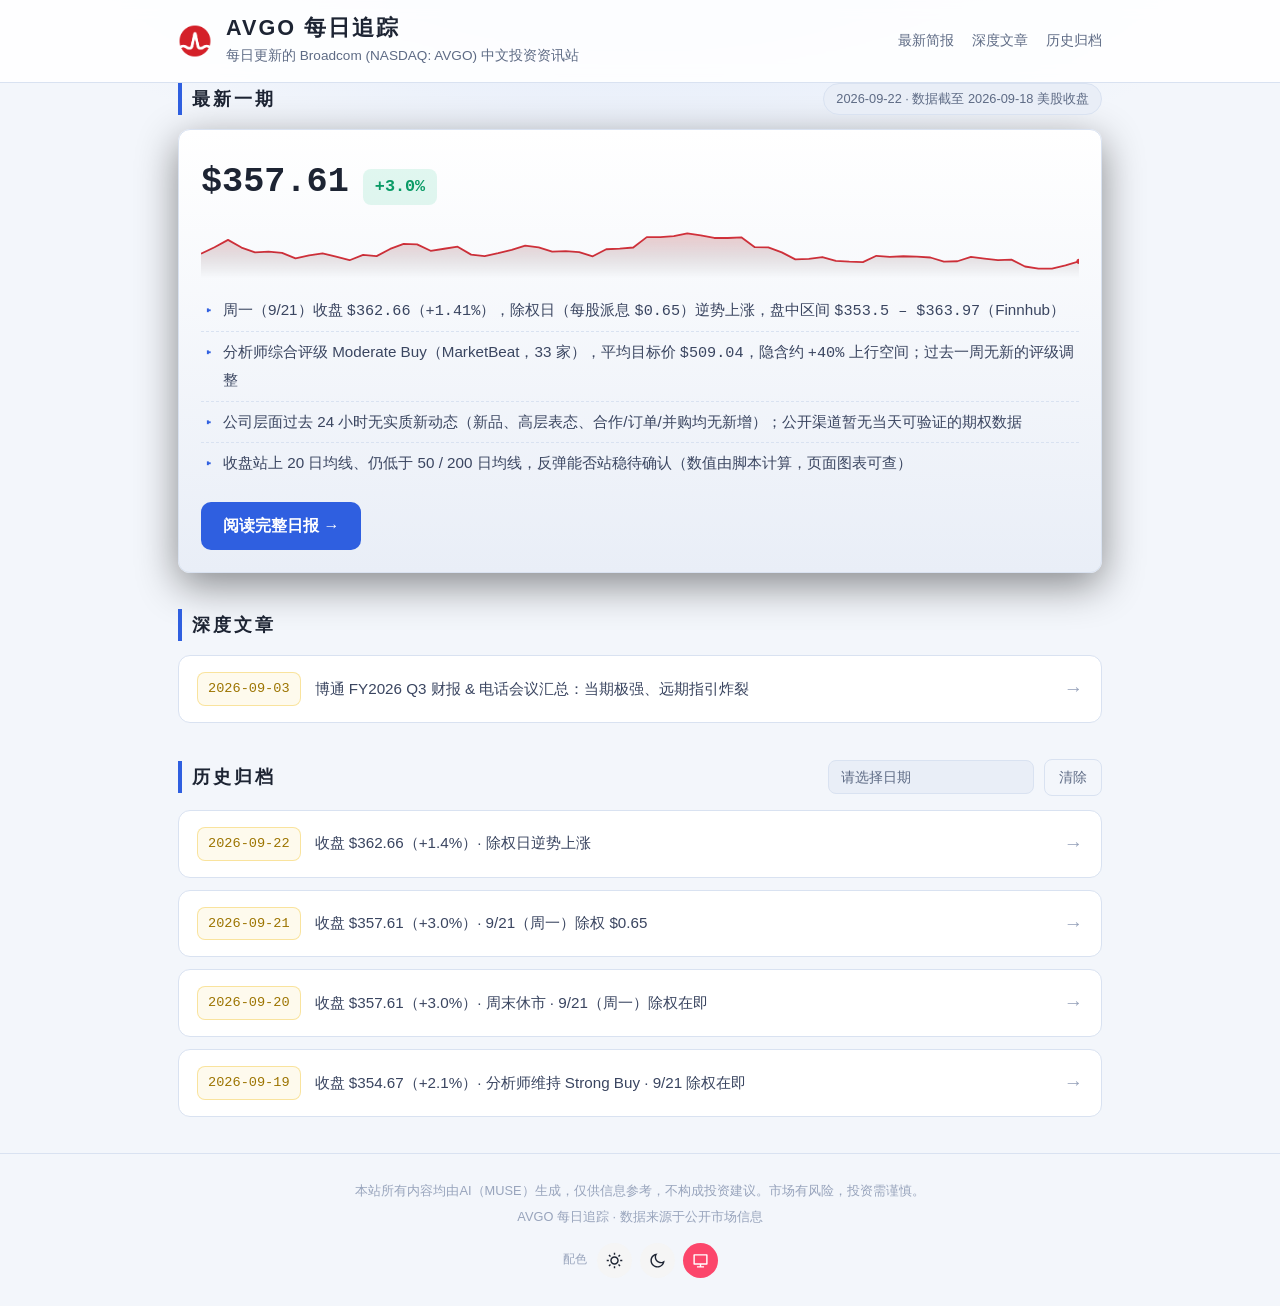
==== index.html @ ff89ff3f "发布 AVGO 每日资讯网站：index.html" ====
<!DOCTYPE html>
<html lang="zh-CN">
<head>
  <meta charset="UTF-8">
  <meta name="viewport" content="width=device-width, initial-scale=1.0">
  <title>AVGO 每日追踪 | Broadcom 中文投资资讯站</title>
  <meta name="description" content="每日更新的 Broadcom (NASDAQ: AVGO) 中文投资资讯站：行情速览、基本面、分析师评级、技术面、期权市场情绪。">
  <link rel="stylesheet" href="styles.css">
  <script>(function(){try{var m=localStorage.getItem("avgo-theme")||"system";var t=(m==="dark"||m==="light")?m:((window.matchMedia&&window.matchMedia("(prefers-color-scheme: dark)").matches)?"dark":"light");document.documentElement.setAttribute("data-theme",t);document.documentElement.setAttribute("data-theme-mode",m);}catch(e){}})();</script>
</head>
<body>

<header class="site-header">
  <div class="wrap">
    <div class="brand">
      <a class="brand-logo-link" href="https://www.broadcom.com" target="_blank" rel="noopener" aria-label="Broadcom 官网"><img class="brand-logo" src="assets/broadcom-logo.png" alt="Broadcom"></a>
      <div>
        <h1>AVGO 每日追踪</h1>
        <p class="subtitle">每日更新的 Broadcom (NASDAQ: AVGO) 中文投资资讯站</p>
      </div>
    </div>
    <button class="menu-toggle" type="button" aria-label="打开菜单" aria-expanded="false" aria-controls="site-nav">
    <svg class="icon-menu" viewBox="0 0 24 24" fill="none" stroke="currentColor" stroke-width="2" stroke-linecap="round" aria-hidden="true"><path d="M4 7h16M4 12h16M4 17h16"/></svg>
    <svg class="icon-close" viewBox="0 0 24 24" fill="none" stroke="currentColor" stroke-width="2" stroke-linecap="round" aria-hidden="true"><path d="M6 6l12 12M18 6L6 18"/></svg>
    </button>
    <nav class="nav" id="site-nav">
      <a href="#latest">最新简报</a>
      <a href="#articles">深度文章</a>
      <a href="#archive">历史归档</a>
    </nav>
  </div>
</header>

<main class="wrap">

  <!-- ═══ 最新一期：每日更新时修改本区块 ═══ -->
<section id="latest">
    <div class="section-head">
      <h2>最新一期</h2>
      <span class="date-tag">2026-09-22 · 数据截至 2026-09-18 美股收盘</span>
    </div>
    <article class="brief-card featured">
      <div class="price-row">
        <div class="price num">$357.61</div>
        <div class="change up">+3.0%</div>
      </div>
      <div class="spark-wrap"><canvas class="sparkline" data-spark="spark-latest"></canvas></div>
      <script type="application/json" id="spark-latest">[376.71,392.9,411.35,392.13,380.15,382.07,378.91,365.02,372.45,377.75,369.34,360.45,373.9,370.78,388.69,401.11,399.97,384.05,389.11,394.28,374.45,370.82,378.16,386.5,396.81,392.47,381.92,383.22,380.91,370.32,387.84,389.28,392.23,418.16,418.28,420.56,427.76,422.4,416.08,416.05,417.82,392.99,392.43,380.0,362.48,364.03,368.45,358.76,356.74,355.59,371.54,368.79,370.34,369.68,367.24,357.16,357.89,368.56,364.38,360.83,361.99,344.72,339.27,339.51,347.3,357.61]</script>
      <ul class="key-points">
        <li>周一（9/21）收盘 <span class="num">$362.66</span>（<span class="num">+1.41%</span>），除权日（每股派息 <span class="num">$0.65</span>）逆势上涨，盘中区间 <span class="num">$353.5 – $363.97</span>（Finnhub）</li>
        <li>分析师综合评级 Moderate Buy（MarketBeat，33 家），平均目标价 <span class="num">$509.04</span>，隐含约 <span class="num">+40%</span> 上行空间；过去一周无新的评级调整</li>
        <li>公司层面过去 24 小时无实质新动态（新品、高层表态、合作/订单/并购均无新增）；公开渠道暂无当天可验证的期权数据</li>
        <li>收盘站上 20 日均线、仍低于 50 / 200 日均线，反弹能否站稳待确认（数值由脚本计算，页面图表可查）</li>
      </ul>
      <a class="btn" href="briefs/2026-09-22.html">阅读完整日报 →</a>
    </article>
  </section>
  <!-- ═══ 最新一期结束 ═══ -->

  <section id="articles">
    <div class="section-head">
      <h2>深度文章</h2>
    </div>
    <div class="archive-list">
      <a class="archive-card" href="articles/fy26q3-earnings.html">
        <span class="archive-date">2026-09-03</span>
        <span class="archive-title">博通 FY2026 Q3 财报 &amp; 电话会议汇总：当期极强、远期指引炸裂</span>
        <span class="archive-arrow">→</span>
      </a>
    </div>
  </section>

  <section id="archive">
    <div class="section-head">
      <h2>历史归档</h2>
      <div class="filter-row">
        <input id="archive-filter" type="text" placeholder="请选择日期" min="2026-01-01" aria-label="按日期筛选简报">
        <button id="archive-clear" type="button">清除</button>
      </div>
    </div>
    <div id="archive-list" class="archive-list">
      <!-- ═══ 归档列表：新增日报时在此处最上方添加一条卡片 ═══ -->
      <a class="archive-card" href="briefs/2026-09-22.html" data-date="2026-09-22">
        <span class="archive-date">2026-09-22</span>
        <span class="archive-title">收盘 $362.66（+1.4%）· 除权日逆势上涨</span>
        <span class="archive-arrow">→</span>
      </a>
      <a class="archive-card" href="briefs/2026-09-21.html" data-date="2026-09-21">
        <span class="archive-date">2026-09-21</span>
        <span class="archive-title">收盘 $357.61（+3.0%）· 9/21（周一）除权 $0.65</span>
        <span class="archive-arrow">→</span>
      </a>
      <a class="archive-card" href="briefs/2026-09-20.html" data-date="2026-09-20">
        <span class="archive-date">2026-09-20</span>
        <span class="archive-title">收盘 $357.61（+3.0%）· 周末休市 · 9/21（周一）除权在即</span>
        <span class="archive-arrow">→</span>
      </a>
      <a class="archive-card" href="briefs/2026-09-19.html" data-date="2026-09-19">
        <span class="archive-date">2026-09-19</span>
        <span class="archive-title">收盘 $354.67（+2.1%）· 分析师维持 Strong Buy · 9/21 除权在即</span>
        <span class="archive-arrow">→</span>
      </a>
      <!-- ═══ 归档列表结束 ═══ -->
    </div>
    <p id="archive-empty" class="empty" hidden>没有匹配该日期的简报。</p>
  </section>

</main>

<footer class="site-footer">
  <div class="wrap">
    <p>本站所有内容均由AI（MUSE）生成，仅供信息参考，不构成投资建议。市场有风险，投资需谨慎。</p>
    <p>AVGO 每日追踪 · 数据来源于公开市场信息</p>
    <div class="theme-switch" role="group" aria-label="配色模式">
      <span class="theme-label">配色</span>
      <button type="button" class="theme-btn theme-btn-icon" data-theme-btn="light" title="浅色" aria-label="浅色"><svg viewBox="0 0 24 24" fill="currentColor" aria-hidden="true"><path d="M12 18C8.68629 18 6 15.3137 6 12C6 8.68629 8.68629 6 12 6C15.3137 6 18 8.68629 18 12C18 15.3137 15.3137 18 12 18ZM12 16C14.2091 16 16 14.2091 16 12C16 9.79086 14.2091 8 12 8C9.79086 8 8 9.79086 8 12C8 14.2091 9.79086 16 12 16ZM11 1H13V4H11V1ZM11 20H13V23H11V20ZM3.51472 4.92893L4.92893 3.51472L7.05025 5.63604L5.63604 7.05025L3.51472 4.92893ZM16.9497 18.364L18.364 16.9497L20.4853 19.0711L19.0711 20.4853L16.9497 18.364ZM19.0711 3.51472L20.4853 4.92893L18.364 7.05025L16.9497 5.63604L19.0711 3.51472ZM5.63604 16.9497L7.05025 18.364L4.92893 20.4853L3.51472 19.0711L5.63604 16.9497ZM23 11V13H20V11H23ZM4 11V13H1V11H4Z"/></svg></button>
      <button type="button" class="theme-btn theme-btn-icon" data-theme-btn="dark" title="深色" aria-label="深色"><svg viewBox="0 0 24 24" fill="currentColor" aria-hidden="true"><path d="M10 7C10 10.866 13.134 14 17 14C18.9584 14 20.729 13.1957 21.9995 11.8995C22 11.933 22 11.9665 22 12C22 17.5228 17.5228 22 12 22C6.47715 22 2 17.5228 2 12C2 6.47715 6.47715 2 12 2C12.0335 2 12.067 2 12.1005 2.00049C10.8043 3.27098 10 5.04157 10 7ZM4 12C4 16.4183 7.58172 20 12 20C15.0583 20 17.7158 18.2839 19.062 15.7621C18.3945 15.9187 17.7035 16 17 16C12.0294 16 8 11.9706 8 7C8 6.29648 8.08133 5.60547 8.2379 4.938C5.71611 6.28423 4 8.9417 4 12Z"/></svg></button>
      <button type="button" class="theme-btn theme-btn-icon" data-theme-btn="system" title="系统配色" aria-label="系统配色"><svg viewBox="0 0 24 24" fill="currentColor" aria-hidden="true"><path d="M4 16H20V5H4V16ZM13 18V20H17V22H7V20H11V18H2.9918C2.44405 18 2 17.5511 2 16.9925V4.00748C2 3.45107 2.45531 3 2.9918 3H21.0082C21.556 3 22 3.44892 22 4.00748V16.9925C22 17.5489 21.5447 18 21.0082 18H13Z"/></svg></button>
    </div>
  </div>
</footer>

<script src="script.js"></script>
<script src="theme.js"></script>
<script src="menu.js"></script>
<script src="header-scroll.js"></script>
<script src="charts.js"></script>
</body>
</html>
---- styles.css ----
/* AVGO 每日追踪 — 浅色/深色自适应样式表（零依赖）
 * 默认浅色；深色通过 <html data-theme="dark"> 生效；
 * “系统配色”模式由 theme.js 在加载时按 prefers-color-scheme 解析为 light/dark。
 */
:root {
  color-scheme: light;
  --scheme: light;
  --bg: #f3f6fb;
  --bg-soft: #e9eef7;
  --card: #ffffff;
  --card-hover: #eef3fb;
  --border: #d9e2f1;
  --text: #1d2433;
  --muted: #5e6b85;
  --faint: #98a4bc;
  --green: #0a9b66;
  --red: #d3313b;
  --accent: #2f5fe0;
  --gold: #9c7400;
  --list-text: #3a4560;
  --stat-bg: rgba(47, 95, 224, 0.05);
  --tip-bg: rgba(255, 255, 255, 0.97);
  --tip-border: #c7d3e8;
  --header-bg: rgba(255, 255, 255, 0.88);
  --glow: #dbe6fa;
  --disclaimer-text: #a83a41;
  --chart-grid: #e1e8f4;
  --chart-text: #5e6b85;
  --chart-price: #2f5fe0;
  --chart-ma20: #9c7400;
  --chart-ma50: #0a9b66;
  --chart-ma200: #7a5cff;
  --chart-up: #0a9b66;
  --chart-down: #d3313b;
  --chart-last: #1d2433;
  --chart-rsi: #2f5fe0;
  --chart-rsi-hot: #d3313b;
  --chart-rsi-cool: #0a9b66;
  --chart-cross: rgba(29, 36, 51, 0.3);
  --radius: 12px;
  --mono: "SF Mono", "JetBrains Mono", ui-monospace, Menlo, Consolas, monospace;
}

:root[data-theme="dark"] {
  color-scheme: dark;
  --scheme: dark;
  --bg: #0a0e15;
  --bg-soft: #0e1420;
  --card: #121a29;
  --card-hover: #162032;
  --border: #1f2b40;
  --text: #e9eef6;
  --muted: #8b99b0;
  --faint: #5c6a82;
  --green: #16c784;
  --red: #ea3943;
  --accent: #4f7cff;
  --gold: #f0b90b;
  --list-text: #cfd8e6;
  --stat-bg: rgba(255, 255, 255, 0.03);
  --tip-bg: rgba(14, 20, 32, 0.96);
  --tip-border: #2a3a58;
  --header-bg: rgba(10, 14, 21, 0.85);
  --glow: #12203a;
  --disclaimer-text: #d8a0a3;
  --chart-grid: #1c2740;
  --chart-text: #8b99b0;
  --chart-price: #5b8cff;
  --chart-ma20: #f0b90b;
  --chart-ma50: #16c784;
  --chart-ma200: #b07cff;
  --chart-up: #16c784;
  --chart-down: #ea3943;
  --chart-last: #e9eef6;
  --chart-rsi: #5b8cff;
  --chart-rsi-hot: #ea3943;
  --chart-rsi-cool: #16c784;
  --chart-cross: rgba(233, 238, 246, 0.35);
}

* { box-sizing: border-box; margin: 0; padding: 0; }

html { -webkit-text-size-adjust: 100%; }

body {
  background: radial-gradient(1200px 500px at 50% -10%, var(--glow) 0%, var(--bg) 55%) fixed,
              var(--bg);
  color: var(--text);
  font-family: -apple-system, BlinkMacSystemFont, "PingFang SC", "Hiragino Sans GB",
               "Microsoft YaHei", "Noto Sans SC", sans-serif;
  line-height: 1.75;
  min-height: 100vh;
}

.wrap { max-width: 960px; margin: 0 auto; padding: 0 18px; }

a { color: var(--accent); text-decoration: none; }
a:hover { text-decoration: underline; }

/* ---------- 头部 ---------- */
.site-header {
  border-bottom: 1px solid var(--border);
  background: var(--header-bg);
  backdrop-filter: blur(8px);
  position: sticky; top: 0; z-index: 10;
  transition: transform 0.28s ease;
}
/* 往下滚动时隐藏顶栏（JS 切换），往上滚自动回来 */
.site-header.header-hidden { transform: translateY(-100%); }
.site-header .wrap {
  display: flex; align-items: center; justify-content: space-between;
  padding-top: 14px; padding-bottom: 14px; gap: 12px;
}
.brand { display: flex; align-items: center; gap: 14px; }
/* 博通官方标识（broadcom.com）：红色脉冲 symbol，透明底，深浅主题通用 */
.brand-logo-link { display: inline-flex; line-height: 0; flex: 0 0 auto; }
.brand-logo { height: 34px; width: auto; display: block; }
.brand h1 { font-size: 1.35rem; line-height: 1.3; letter-spacing: 2px; }
.subtitle { color: var(--muted); font-size: 0.85rem; margin-top: 2px; }
.nav { display: flex; gap: 18px; font-size: 0.9rem; white-space: nowrap; }
.nav a { color: var(--muted); }
.nav a:hover { color: var(--text); text-decoration: none; }

/* 汉堡菜单按钮：桌面端隐藏 */
.menu-toggle { display: none; }

/* ---------- 通用区块 ---------- */
main { padding: 26px 0 40px; }
section { margin-bottom: 36px; }
.section-head {
  display: flex; align-items: center; justify-content: space-between;
  gap: 12px; margin-bottom: 14px; flex-wrap: wrap;
}
.section-head h2 {
  font-size: 1.15rem; letter-spacing: 3px;
  border-left: 4px solid var(--accent); padding-left: 10px;
}
.date-tag {
  font-size: 0.8rem; color: var(--muted);
  border: 1px solid var(--border); border-radius: 999px;
  padding: 4px 12px; background: var(--bg-soft);
}

/* ---------- 最新一期卡片 ---------- */
.brief-card {
  background: linear-gradient(180deg, var(--card), var(--bg-soft));
  border: 1px solid var(--border); border-radius: var(--radius);
  padding: 22px;
}
.brief-card.featured { box-shadow: 0 12px 40px rgba(0, 0, 0, 0.45); }
.price-row { display: flex; align-items: baseline; gap: 14px; margin-bottom: 10px; }
.price { font-family: var(--mono); font-size: 2.2rem; font-weight: 800; }
.change {
  font-family: var(--mono); font-weight: 700; font-size: 1.05rem;
  padding: 3px 12px; border-radius: 8px;
}
.change.up { color: var(--green); background: rgba(22, 199, 132, 0.12); }
.change.down { color: var(--red); background: rgba(234, 57, 67, 0.12); }
.key-points { list-style: none; margin: 12px 0 18px; }
.key-points li {
  padding: 7px 0 7px 22px; position: relative;
  color: var(--list-text); font-size: 0.95rem; border-bottom: 1px dashed var(--border);
}
.key-points li:last-child { border-bottom: none; }
.key-points li::before {
  content: "▸"; position: absolute; left: 4px; color: var(--accent);
}
.btn {
  display: inline-block; background: var(--accent); color: #fff;
  padding: 10px 22px; border-radius: 10px; font-weight: 600;
  transition: transform 0.15s ease, box-shadow 0.15s ease;
}
.btn:hover { text-decoration: none; transform: translateY(-1px);
  box-shadow: 0 6px 20px rgba(79, 124, 255, 0.4); }

/* ---------- 归档 ---------- */
.filter-row { display: flex; gap: 10px; align-items: center; }
#archive-filter {
  background: var(--bg-soft); color: var(--text);
  border: 1px solid var(--border); border-radius: 8px;
  padding: 8px 12px; font-size: 0.9rem;
}
#archive-filter::placeholder { color: var(--muted); }
#archive-clear {
  background: transparent; color: var(--muted); cursor: pointer;
  border: 1px solid var(--border); border-radius: 8px; padding: 8px 14px;
  font-size: 0.9rem;
}
#archive-clear:hover { color: var(--text); border-color: var(--faint); }
.archive-list { display: grid; gap: 12px; }
.archive-card {
  display: flex; align-items: center; gap: 14px;
  background: var(--card); border: 1px solid var(--border);
  border-radius: var(--radius); padding: 16px 18px; color: var(--text);
  transition: background 0.15s ease, transform 0.15s ease;
}
.archive-card:hover { background: var(--card-hover); text-decoration: none;
  transform: translateY(-1px); }
.archive-date {
  font-family: var(--mono); font-size: 0.85rem; color: var(--gold);
  border: 1px solid rgba(240, 185, 11, 0.35); border-radius: 8px;
  padding: 4px 10px; white-space: nowrap; background: rgba(240, 185, 11, 0.07);
}
.archive-title { flex: 1; font-size: 0.95rem; color: var(--list-text); }
.archive-arrow { color: var(--faint); font-size: 1.2rem; }
.empty { color: var(--muted); text-align: center; padding: 30px 0; }

/* ---------- 日报正文页 ---------- */
.back-link { display: inline-block; margin-bottom: 16px; color: var(--muted);
  font-size: 0.9rem; }
.back-link:hover { color: var(--text); text-decoration: none; }
.brief-hero {
  background: linear-gradient(180deg, var(--card), var(--bg-soft));
  border: 1px solid var(--border); border-radius: var(--radius);
  padding: 24px; margin-bottom: 22px;
}
.brief-hero h2 { font-size: 1.4rem; letter-spacing: 1px; margin-bottom: 4px; }
.brief-hero .cutoff { color: var(--muted); font-size: 0.85rem; margin-bottom: 14px; }
.stat-grid {
  display: grid; grid-template-columns: repeat(auto-fit, minmax(130px, 1fr));
  gap: 10px; margin-top: 14px;
}
.stat {
  background: var(--stat-bg); border: 1px solid var(--border);
  border-radius: 10px; padding: 10px 12px;
}
.stat .label { font-size: 0.75rem; color: var(--muted); }
.stat .value { font-family: var(--mono); font-size: 1.05rem; font-weight: 700; }
.stat .value.up { color: var(--green); }
.stat .value.down { color: var(--red); }
.stat .value.neutral { color: var(--gold); }

.brief-section {
  background: var(--card); border: 1px solid var(--border);
  border-radius: var(--radius); padding: 20px 22px; margin-bottom: 16px;
}
.brief-section h3 {
  font-size: 1.05rem; letter-spacing: 2px; margin-bottom: 10px;
  color: var(--gold);
}
.brief-section ul { list-style: none; }
.brief-section li {
  padding: 6px 0 6px 20px; position: relative;
  color: var(--list-text); font-size: 0.94rem;
}
.brief-section li::before { content: "•"; position: absolute; left: 4px;
  color: var(--accent); font-weight: 800; }
.brief-section li .src { color: var(--faint); font-size: 0.78rem; }
.num { font-family: var(--mono); }
.tag {
  display: inline-block; font-size: 0.75rem; padding: 1px 8px; border-radius: 6px;
  margin-left: 6px; vertical-align: middle;
}
.tag.bull { color: var(--green); background: rgba(22, 199, 132, 0.12); }
.tag.bear { color: var(--red); background: rgba(234, 57, 67, 0.12); }
.tag.flat { color: var(--gold); background: rgba(240, 185, 11, 0.1); }

.sources {
  border: 1px dashed var(--border); border-radius: var(--radius);
  padding: 16px 20px; margin: 22px 0 10px; font-size: 0.82rem; color: var(--muted);
}
.sources strong { color: var(--text); }
.disclaimer {
  background: rgba(234, 57, 67, 0.06); border: 1px solid rgba(234, 57, 67, 0.25);
  border-radius: var(--radius); padding: 14px 18px;
  font-size: 0.85rem; color: var(--disclaimer-text); margin-bottom: 20px;
}

/* ---------- 图表 ---------- */
.chart-block { margin: 4px 0 18px; }
.chart-title { font-size: 0.95rem; font-weight: 600; color: var(--text); margin: 16px 0 2px; }
.chart-sub { font-size: 0.75rem; color: var(--faint); margin-bottom: 4px; }
.chart-legend {
  display: flex; gap: 14px; flex-wrap: wrap;
  font-size: 0.75rem; color: var(--muted); margin: 2px 0 6px;
}
.chart-legend .lg {
  display: inline-block; width: 14px; height: 3px; border-radius: 2px;
  margin-right: 6px; vertical-align: middle;
}
.chart-wrap { position: relative; }
canvas.chart { width: 100%; height: 300px; display: block; touch-action: pan-y; cursor: crosshair; }
canvas.chart.sm { height: 170px; }
canvas.sparkline { width: 100%; height: 54px; display: block; }
.spark-wrap { margin: 2px 0 10px; }
.chart-tip {
  position: absolute; pointer-events: none; z-index: 5;
  background: var(--tip-bg); border: 1px solid var(--tip-border);
  border-radius: 8px; padding: 8px 11px;
  font-size: 0.75rem; line-height: 1.6; color: var(--text);
  white-space: nowrap; box-shadow: 0 6px 20px rgba(0, 0, 0, 0.5);
}
.chart-tip .tt-date { color: var(--gold); font-family: var(--mono); font-size: 0.72rem; }
.chart-tip b { font-family: var(--mono); }
.chart-tip .t-up { color: var(--green); font-family: var(--mono); }
.chart-tip .t-down { color: var(--red); font-family: var(--mono); }

/* ---------- 页脚 ---------- */
.site-footer {
  border-top: 1px solid var(--border); padding: 22px 0 30px;
  color: var(--faint); font-size: 0.8rem; text-align: center;
}
.site-footer p { margin: 4px 0; }

/* ---------- 配色开关（OpenRin Rin 按钮风格：胶囊形；选中=主题粉，未选中=中性灰） ---------- */
:root {
  --rin-pink: #fc466b;         /* Rin 主按钮 252 70 107 */
  --rin-pink-hover: #b13049;   /* 177 48 73 */
  --rin-pink-active: #972038;  /* 151 32 56 */
  --rin-btn-bg: #f5f5f5;       /* Rin 次按钮底色（浅色） */
  --rin-btn-hover: #e5e5e5;
  --rin-btn-active: #d4d4d4;
}
:root[data-theme="dark"] {
  --rin-btn-bg: #404040;       /* Rin 次按钮底色（深色） */
  --rin-btn-hover: #525252;
  --rin-btn-active: #737373;
}
.theme-switch {
  display: flex; align-items: center; justify-content: center;
  gap: 8px; margin-top: 14px; flex-wrap: wrap;
}
.theme-label { color: var(--faint); font-size: 0.78rem; margin-right: 2px; }
.theme-btn {
  font-family: inherit; font-size: 0.8rem; white-space: nowrap;
  background: var(--rin-btn-bg); color: var(--text);
  border: none; border-radius: 999px;
  padding: 8px 16px; cursor: pointer;
  transition: background-color 0.15s ease;
}
.theme-btn:hover { background: var(--rin-btn-hover); }
.theme-btn:active { background: var(--rin-btn-active); }
.theme-btn:focus-visible { outline: 2px solid var(--rin-pink); outline-offset: 2px; }
.theme-btn.active {
  background: var(--rin-pink); color: #fff; font-weight: 600;
}
.theme-btn.active:hover { background: var(--rin-pink-hover); }
.theme-btn.active:active { background: var(--rin-pink-active); }
/* 图标版按钮：圆形胶囊，图标随按钮文字颜色（currentColor） */
.theme-btn-icon { padding: 9px; line-height: 0; }
.theme-btn-icon svg { width: 17px; height: 17px; display: block; }

/* ---------- 响应式 ---------- */
@media (max-width: 640px) {
  /* 顶栏：小屏幕第一行只放品牌 + 汉堡按钮，导航折叠为下拉菜单 */
  .site-header .wrap { flex-wrap: wrap; row-gap: 0; padding-top: 10px; padding-bottom: 10px; }
  .brand { gap: 10px; min-width: 0; flex: 1 1 auto; }
  .brand-logo { height: 30px; }
  .brand h1 { font-size: 1.05rem; letter-spacing: 1px; white-space: nowrap; }
  .subtitle { display: none; }
  .menu-toggle {
    display: inline-flex; align-items: center; justify-content: center; flex: 0 0 auto;
    width: 38px; height: 38px; border: 1px solid var(--border); border-radius: 10px;
    background: var(--card); color: var(--text); cursor: pointer; padding: 0;
  }
  .menu-toggle:active { background: var(--card-hover); }
  .menu-toggle svg { width: 20px; height: 20px; display: block; }
  .menu-toggle .icon-close { display: none; }
  .site-header.nav-open .menu-toggle .icon-menu { display: none; }
  .site-header.nav-open .menu-toggle .icon-close { display: block; }
  .nav {
    display: none; flex: 1 1 100%; flex-direction: column; gap: 0;
    border-top: 1px solid var(--border); margin-top: 10px; padding-top: 4px;
  }
  .site-header.nav-open .nav { display: flex; }
  .nav a { padding: 10px 4px; border-bottom: 1px solid var(--border); font-size: 0.9rem; }
  .nav a:last-child { border-bottom: none; }
  .price { font-size: 1.8rem; }
  .brief-card, .brief-section, .brief-hero { padding: 16px; }
  .archive-card { flex-wrap: wrap; }
  .archive-arrow { display: none; }
  .section-head h2 { font-size: 1rem; }
  canvas.chart { height: 240px; }
  canvas.chart.sm { height: 150px; }
}

/* ═══ 深度文章页：数据表格 ═══ */
.data-table-wrap { overflow-x: auto; margin: 0.9em 0 1.2em; border: 1px solid var(--border); border-radius: 10px; }
table.data-table { width: 100%; border-collapse: collapse; font-size: 0.88rem; background: var(--card); }
.data-table caption { text-align: left; font-weight: 700; padding: 0.7em 0.9em; border-bottom: 1px solid var(--border); }
.data-table th, .data-table td { padding: 0.55em 0.8em; text-align: right; border-bottom: 1px solid var(--border); white-space: nowrap; }
.data-table th:first-child, .data-table td:first-child { text-align: left; }
.data-table thead th { background: var(--card-hover); font-weight: 700; }
.data-table tbody tr:last-child th, .data-table tbody tr:last-child td { border-bottom: none; }
.data-table .src-note { font-size: 0.78rem; opacity: 0.75; }

/* 内联数据图表（迁移自原文 SVG） */
.chart-figure { border: 1px solid var(--border); border-radius: 10px; padding: 14px; margin: 0.9em 0 1.2em; background: var(--card); }
.chart-figure .fig-title { font-size: 14px; font-weight: 700; }
.chart-figure .fig-sub { font-size: 12px; opacity: 0.7; margin: 2px 0 8px; }
.chart-figure .fig-legend { display: flex; flex-wrap: wrap; gap: 4px 12px; font-size: 12px; opacity: 0.85; margin-bottom: 8px; }
.chart-figure .fig-legend .sw { display: inline-block; width: 10px; height: 10px; border-radius: 2px; margin-right: 4px; }
.chart-figure svg { width: 100%; height: auto; display: block; }
.chart-figure.narrow svg { max-width: 340px; margin: 0 auto; }

/* Muse 观点标注 */
.muse-note { border-left: 3px solid var(--rin-pink); padding: 0.5em 0.9em; margin: 0.7em 0; background: var(--card-hover); border-radius: 0 8px 8px 0; font-size: 0.92rem; }
.muse-note strong { color: var(--rin-pink); }
.article-meta { color: var(--muted, #8a94a6); font-size: 0.85rem; margin-top: 0.4em; }
.article-meta a { color: inherit; }
.qa { border-left: 3px solid var(--border); padding: 0.2em 0 0.2em 1em; margin: 1em 0; }
.qa .q { font-weight: 700; }
.qa .a { margin-top: 0.3em; }
.tag-warn { display: inline-block; background: #fff3cd; color: #8a6d1a; border-radius: 6px; padding: 0 0.5em; font-size: 0.82em; font-weight: 700; }
:root[data-theme="dark"] .tag-warn { background: #4a3d12; color: #ffd97a; }
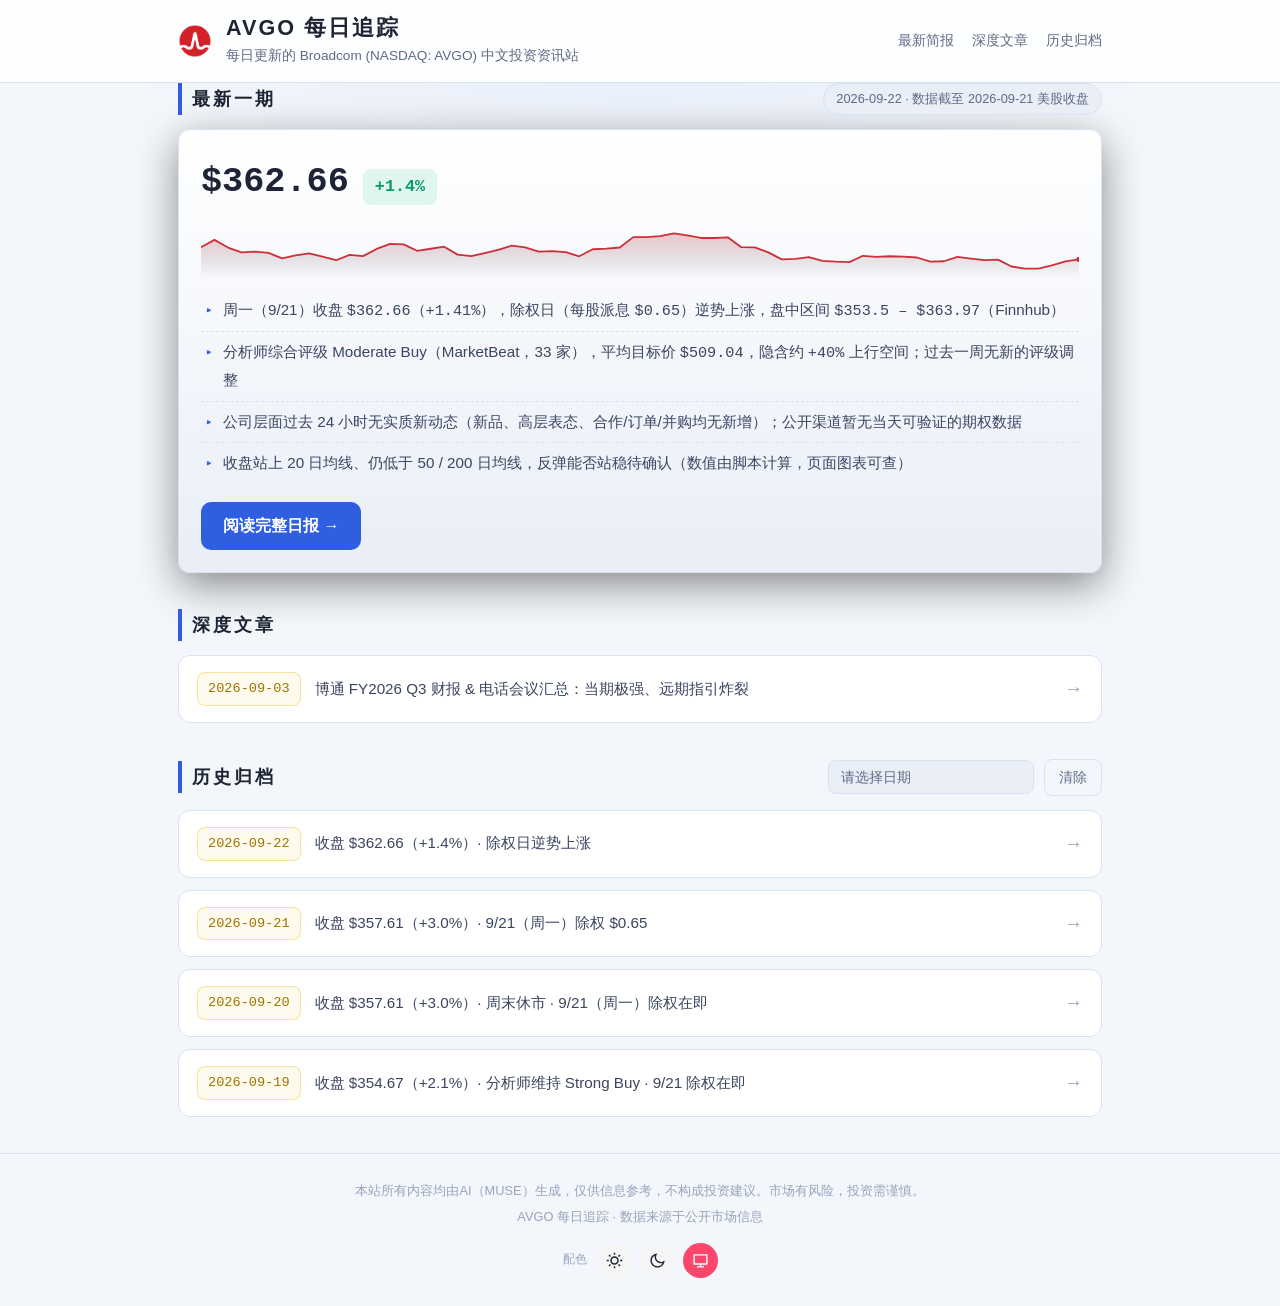
==== commit 974f2f0c: "发布 AVGO 每日资讯网站：index.html" ====
--- a/index.html
+++ b/index.html
@@ -37,15 +37,15 @@
 <section id="latest">
     <div class="section-head">
       <h2>最新一期</h2>
-      <span class="date-tag">2026-09-22 · 数据截至 2026-09-18 美股收盘</span>
+      <span class="date-tag">2026-09-22 · 数据截至 2026-09-21 美股收盘</span>
     </div>
     <article class="brief-card featured">
       <div class="price-row">
-        <div class="price num">$357.61</div>
-        <div class="change up">+3.0%</div>
+        <div class="price num">$362.66</div>
+        <div class="change up">+1.4%</div>
       </div>
       <div class="spark-wrap"><canvas class="sparkline" data-spark="spark-latest"></canvas></div>
-      <script type="application/json" id="spark-latest">[376.71,392.9,411.35,392.13,380.15,382.07,378.91,365.02,372.45,377.75,369.34,360.45,373.9,370.78,388.69,401.11,399.97,384.05,389.11,394.28,374.45,370.82,378.16,386.5,396.81,392.47,381.92,383.22,380.91,370.32,387.84,389.28,392.23,418.16,418.28,420.56,427.76,422.4,416.08,416.05,417.82,392.99,392.43,380.0,362.48,364.03,368.45,358.76,356.74,355.59,371.54,368.79,370.34,369.68,367.24,357.16,357.89,368.56,364.38,360.83,361.99,344.72,339.27,339.51,347.3,357.61]</script>
+      <script type="application/json" id="spark-latest">[392.9,411.35,392.13,380.15,382.07,378.91,365.02,372.45,377.75,369.34,360.45,373.9,370.78,388.69,401.11,399.97,384.05,389.11,394.28,374.45,370.82,378.16,386.5,396.81,392.47,381.92,383.22,380.91,370.32,387.84,389.28,392.23,418.16,418.28,420.56,427.76,422.4,416.08,416.05,417.82,392.99,392.43,380.0,362.48,364.03,368.45,358.76,356.74,355.59,371.54,368.79,370.34,369.68,367.24,357.16,357.89,368.56,364.38,360.83,361.99,344.72,339.27,339.51,347.3,357.61,362.66]</script>
       <ul class="key-points">
         <li>周一（9/21）收盘 <span class="num">$362.66</span>（<span class="num">+1.41%</span>），除权日（每股派息 <span class="num">$0.65</span>）逆势上涨，盘中区间 <span class="num">$353.5 – $363.97</span>（Finnhub）</li>
         <li>分析师综合评级 Moderate Buy（MarketBeat，33 家），平均目标价 <span class="num">$509.04</span>，隐含约 <span class="num">+40%</span> 上行空间；过去一周无新的评级调整</li>
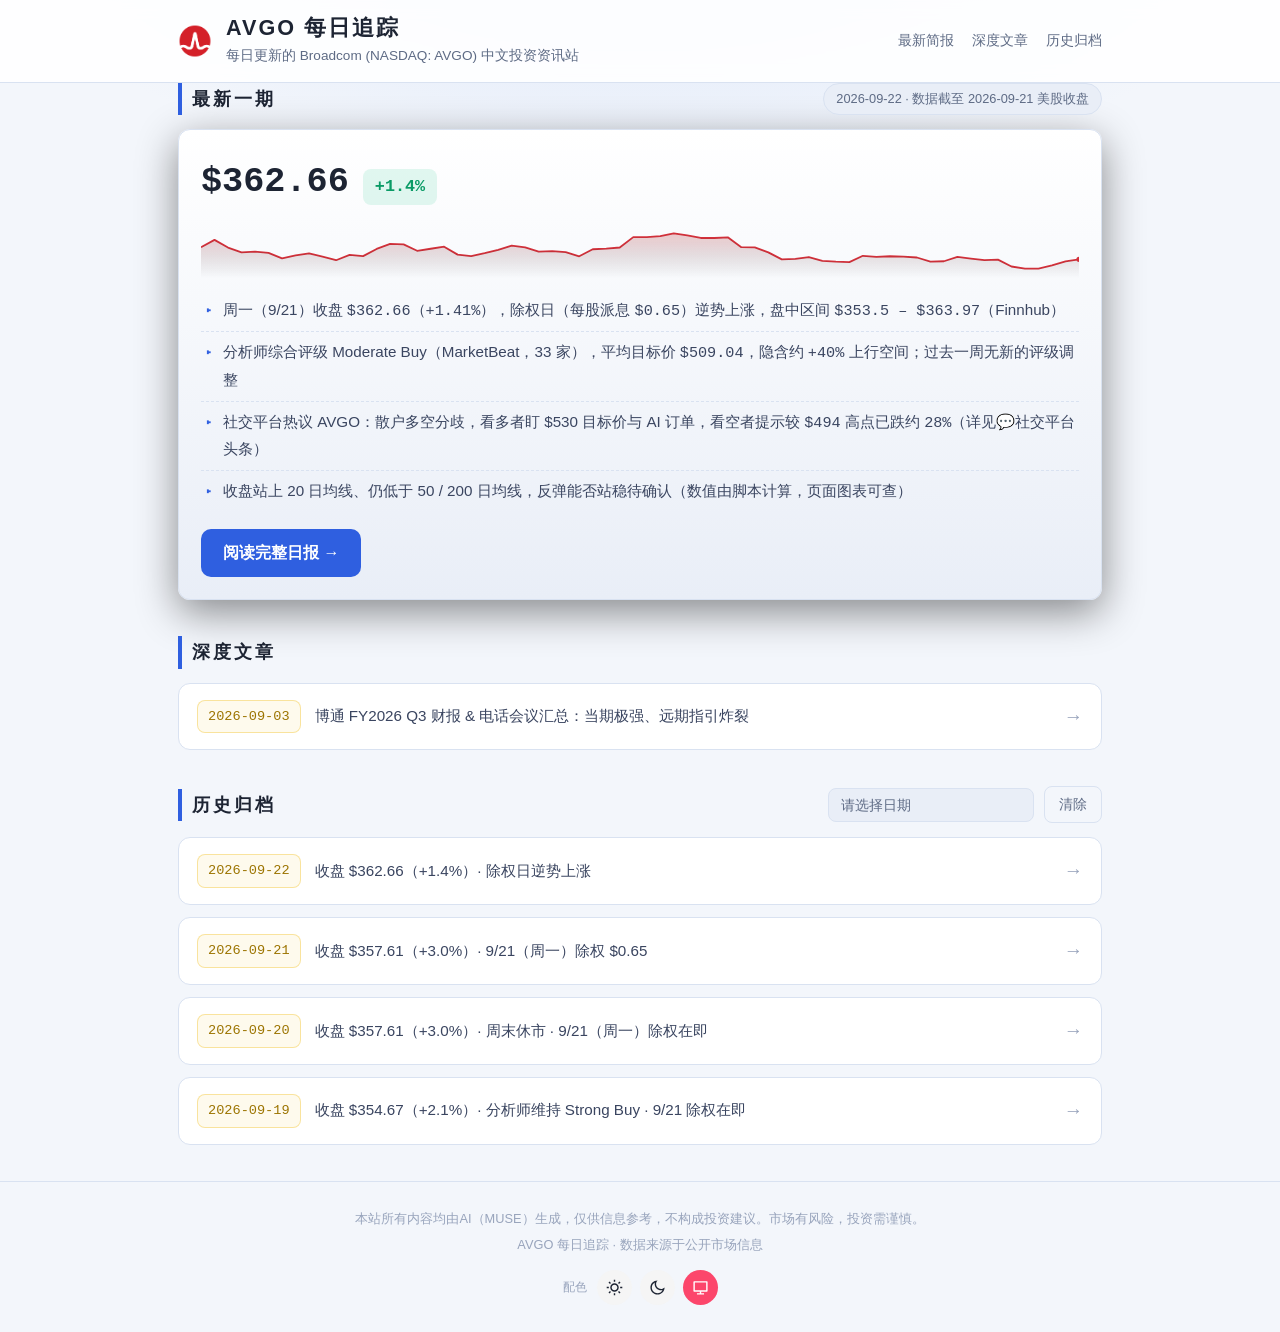
==== commit 7fc60eba: "发布 AVGO 每日资讯网站：index.html" ====
--- a/index.html
+++ b/index.html
@@ -4,7 +4,7 @@
   <meta charset="UTF-8">
   <meta name="viewport" content="width=device-width, initial-scale=1.0">
   <title>AVGO 每日追踪 | Broadcom 中文投资资讯站</title>
-  <meta name="description" content="每日更新的 Broadcom (NASDAQ: AVGO) 中文投资资讯站：行情速览、基本面、分析师评级、技术面、期权市场情绪。">
+  <meta name="description" content="每日更新的 Broadcom (NASDAQ: AVGO) 中文投资资讯站：行情速览、基本面、分析师评级、技术面、社交平台头条。">
   <link rel="stylesheet" href="styles.css">
   <script>(function(){try{var m=localStorage.getItem("avgo-theme")||"system";var t=(m==="dark"||m==="light")?m:((window.matchMedia&&window.matchMedia("(prefers-color-scheme: dark)").matches)?"dark":"light");document.documentElement.setAttribute("data-theme",t);document.documentElement.setAttribute("data-theme-mode",m);}catch(e){}})();</script>
 </head>
@@ -49,7 +49,7 @@
       <ul class="key-points">
         <li>周一（9/21）收盘 <span class="num">$362.66</span>（<span class="num">+1.41%</span>），除权日（每股派息 <span class="num">$0.65</span>）逆势上涨，盘中区间 <span class="num">$353.5 – $363.97</span>（Finnhub）</li>
         <li>分析师综合评级 Moderate Buy（MarketBeat，33 家），平均目标价 <span class="num">$509.04</span>，隐含约 <span class="num">+40%</span> 上行空间；过去一周无新的评级调整</li>
-        <li>公司层面过去 24 小时无实质新动态（新品、高层表态、合作/订单/并购均无新增）；公开渠道暂无当天可验证的期权数据</li>
+        <li>社交平台热议 AVGO：散户多空分歧，看多者盯 $530 目标价与 AI 订单，看空者提示较 <span class="num">$494</span> 高点已跌约 <span class="num">28%</span>（详见💬社交平台头条）</li>
         <li>收盘站上 20 日均线、仍低于 50 / 200 日均线，反弹能否站稳待确认（数值由脚本计算，页面图表可查）</li>
       </ul>
       <a class="btn" href="briefs/2026-09-22.html">阅读完整日报 →</a>
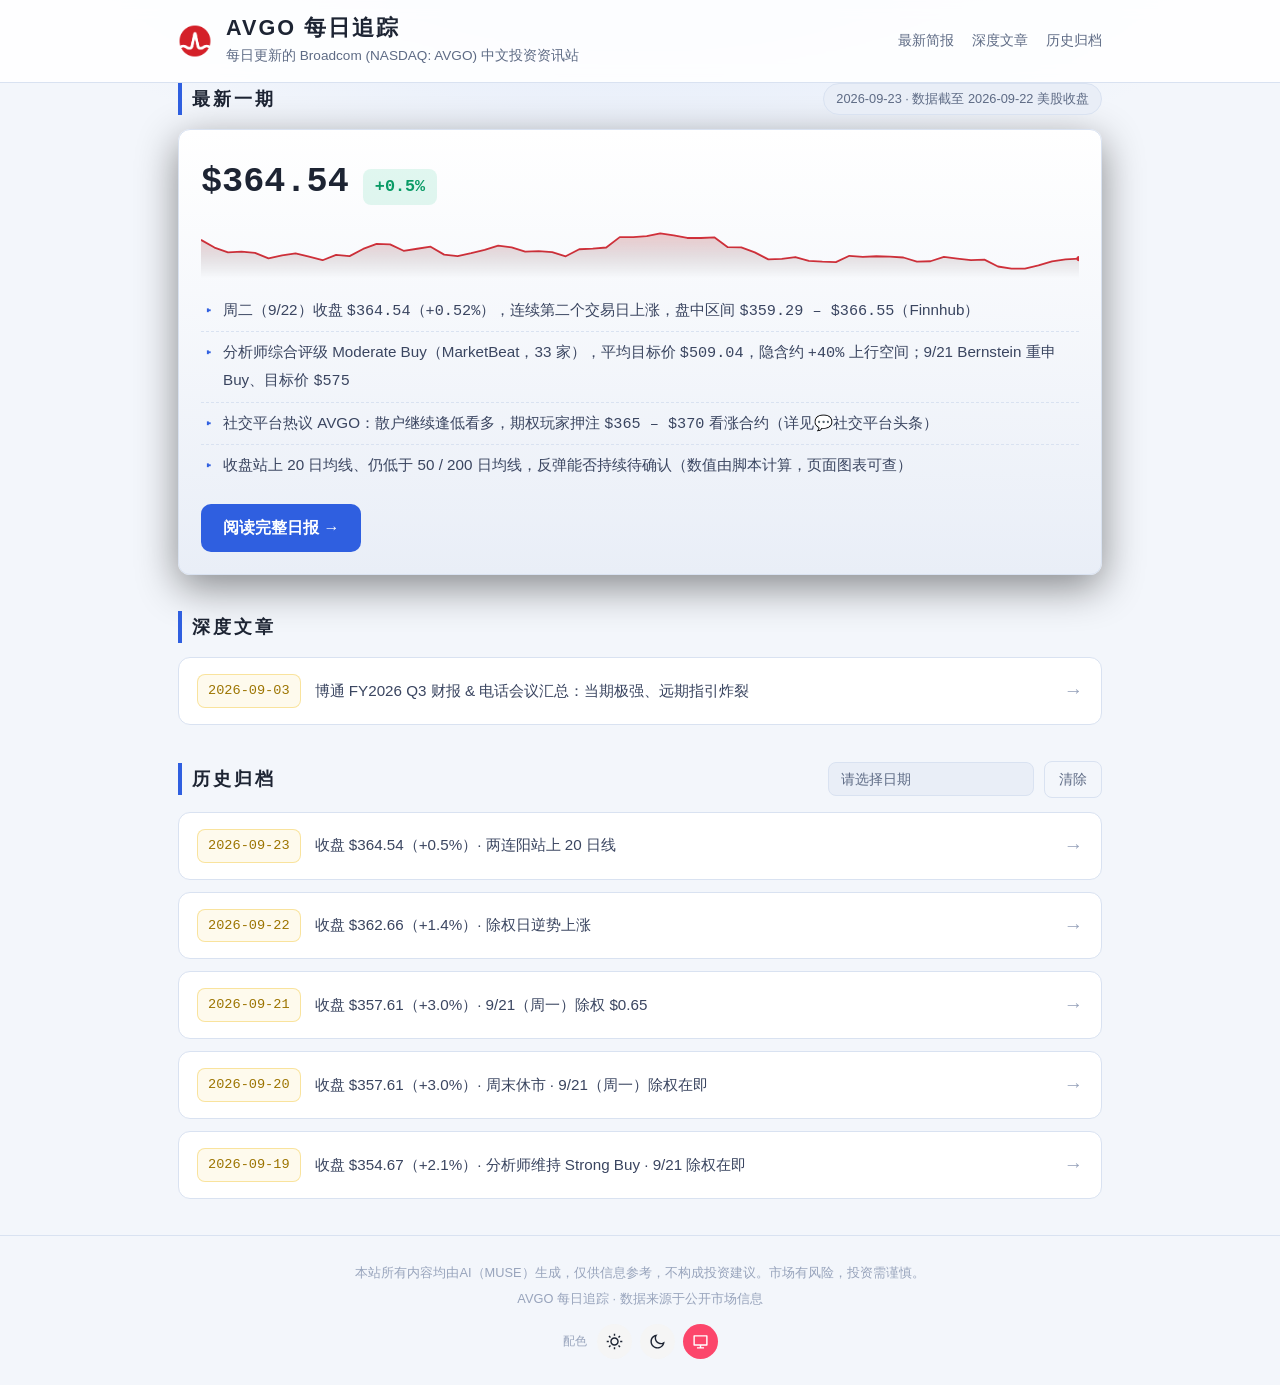
==== commit b3414476: "发布 AVGO 每日资讯网站：index.html" ====
--- a/index.html
+++ b/index.html
@@ -37,22 +37,22 @@
 <section id="latest">
     <div class="section-head">
       <h2>最新一期</h2>
-      <span class="date-tag">2026-09-22 · 数据截至 2026-09-21 美股收盘</span>
+      <span class="date-tag">2026-09-23 · 数据截至 2026-09-22 美股收盘</span>
     </div>
     <article class="brief-card featured">
       <div class="price-row">
-        <div class="price num">$362.66</div>
-        <div class="change up">+1.4%</div>
+        <div class="price num">$364.54</div>
+        <div class="change up">+0.5%</div>
       </div>
       <div class="spark-wrap"><canvas class="sparkline" data-spark="spark-latest"></canvas></div>
-      <script type="application/json" id="spark-latest">[392.9,411.35,392.13,380.15,382.07,378.91,365.02,372.45,377.75,369.34,360.45,373.9,370.78,388.69,401.11,399.97,384.05,389.11,394.28,374.45,370.82,378.16,386.5,396.81,392.47,381.92,383.22,380.91,370.32,387.84,389.28,392.23,418.16,418.28,420.56,427.76,422.4,416.08,416.05,417.82,392.99,392.43,380.0,362.48,364.03,368.45,358.76,356.74,355.59,371.54,368.79,370.34,369.68,367.24,357.16,357.89,368.56,364.38,360.83,361.99,344.72,339.27,339.51,347.3,357.61,362.66]</script>
+      <script type="application/json" id="spark-latest">[411.35,392.13,380.15,382.07,378.91,365.02,372.45,377.75,369.34,360.45,373.9,370.78,388.69,401.11,399.97,384.05,389.11,394.28,374.45,370.82,378.16,386.5,396.81,392.47,381.92,383.22,380.91,370.32,387.84,389.28,392.23,418.16,418.28,420.56,427.76,422.4,416.08,416.05,417.82,392.99,392.43,380.0,362.48,364.03,368.45,358.76,356.74,355.59,371.54,368.79,370.34,369.68,367.24,357.16,357.89,368.56,364.38,360.83,361.99,344.72,339.27,339.51,347.3,357.61,362.66,364.54]</script>
       <ul class="key-points">
-        <li>周一（9/21）收盘 <span class="num">$362.66</span>（<span class="num">+1.41%</span>），除权日（每股派息 <span class="num">$0.65</span>）逆势上涨，盘中区间 <span class="num">$353.5 – $363.97</span>（Finnhub）</li>
-        <li>分析师综合评级 Moderate Buy（MarketBeat，33 家），平均目标价 <span class="num">$509.04</span>，隐含约 <span class="num">+40%</span> 上行空间；过去一周无新的评级调整</li>
-        <li>社交平台热议 AVGO：散户多空分歧，看多者盯 $530 目标价与 AI 订单，看空者提示较 <span class="num">$494</span> 高点已跌约 <span class="num">28%</span>（详见💬社交平台头条）</li>
-        <li>收盘站上 20 日均线、仍低于 50 / 200 日均线，反弹能否站稳待确认（数值由脚本计算，页面图表可查）</li>
+        <li>周二（9/22）收盘 <span class="num">$364.54</span>（<span class="num">+0.52%</span>），连续第二个交易日上涨，盘中区间 <span class="num">$359.29 – $366.55</span>（Finnhub）</li>
+        <li>分析师综合评级 Moderate Buy（MarketBeat，33 家），平均目标价 <span class="num">$509.04</span>，隐含约 <span class="num">+40%</span> 上行空间；9/21 Bernstein 重申 Buy、目标价 <span class="num">$575</span></li>
+        <li>社交平台热议 AVGO：散户继续逢低看多，期权玩家押注 <span class="num">$365 – $370</span> 看涨合约（详见💬社交平台头条）</li>
+        <li>收盘站上 20 日均线、仍低于 50 / 200 日均线，反弹能否持续待确认（数值由脚本计算，页面图表可查）</li>
       </ul>
-      <a class="btn" href="briefs/2026-09-22.html">阅读完整日报 →</a>
+      <a class="btn" href="briefs/2026-09-23.html">阅读完整日报 →</a>
     </article>
   </section>
   <!-- ═══ 最新一期结束 ═══ -->
@@ -80,6 +80,11 @@
     </div>
     <div id="archive-list" class="archive-list">
       <!-- ═══ 归档列表：新增日报时在此处最上方添加一条卡片 ═══ -->
+      <a class="archive-card" href="briefs/2026-09-23.html" data-date="2026-09-23">
+        <span class="archive-date">2026-09-23</span>
+        <span class="archive-title">收盘 $364.54（+0.5%）· 两连阳站上 20 日线</span>
+        <span class="archive-arrow">→</span>
+      </a>
       <a class="archive-card" href="briefs/2026-09-22.html" data-date="2026-09-22">
         <span class="archive-date">2026-09-22</span>
         <span class="archive-title">收盘 $362.66（+1.4%）· 除权日逆势上涨</span>
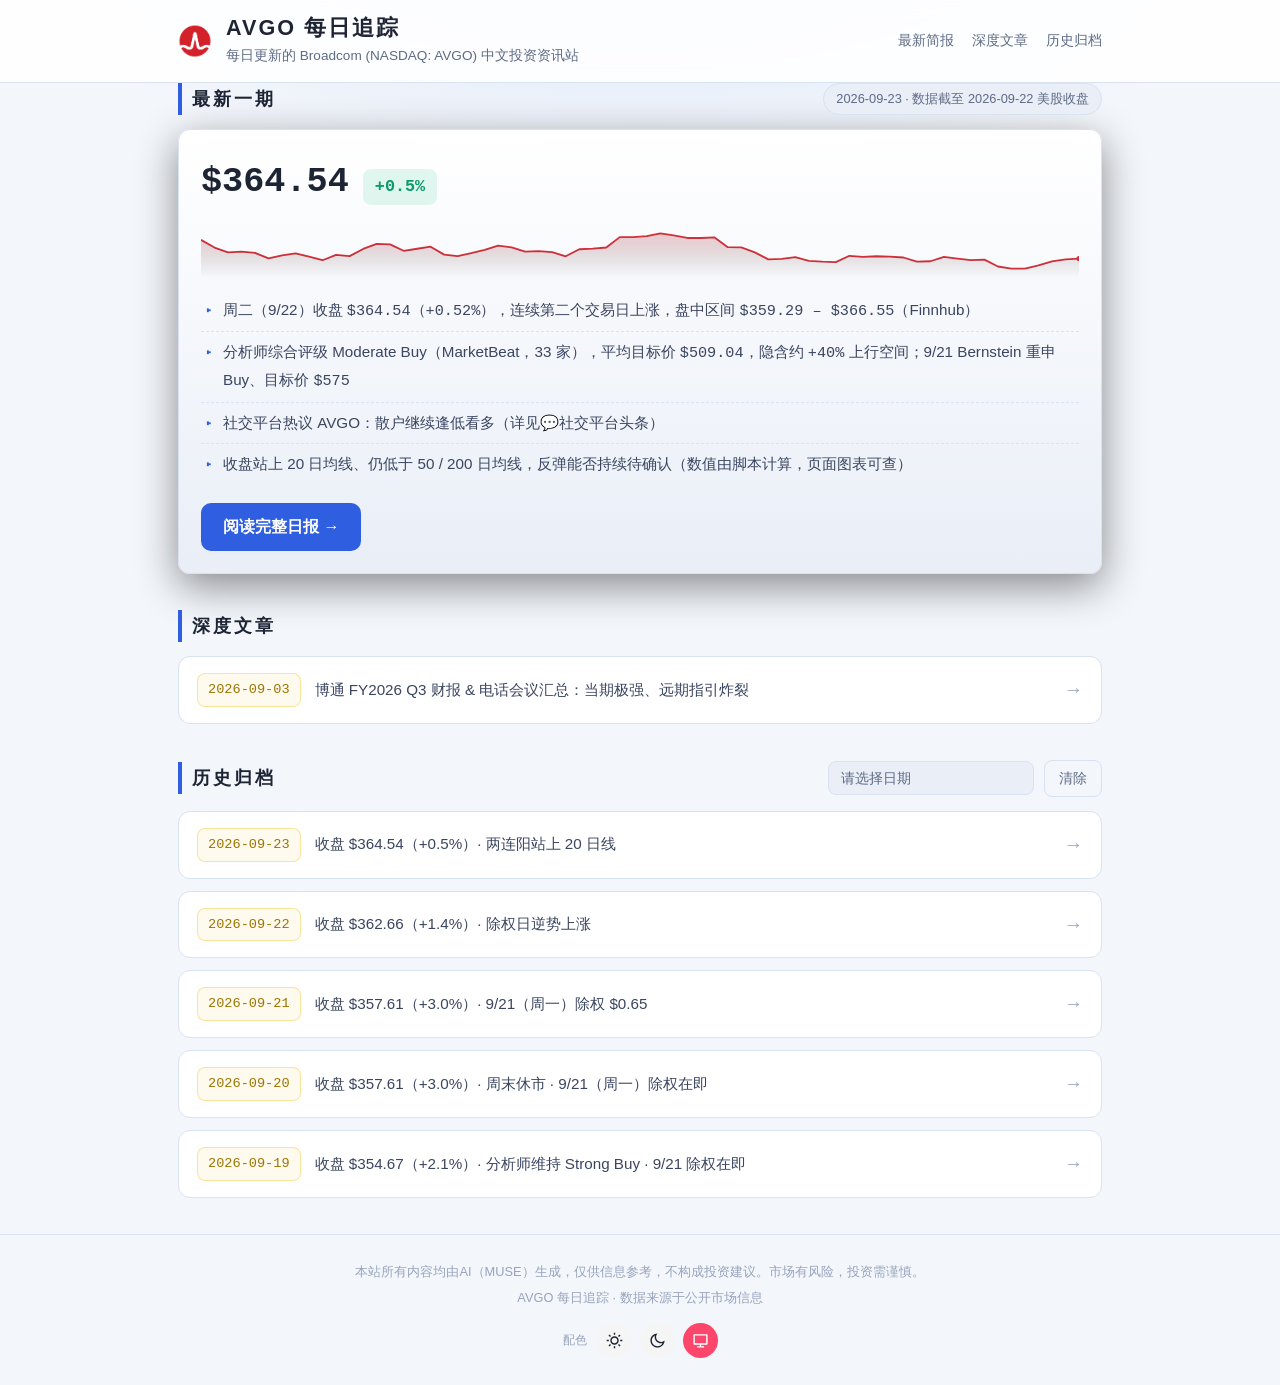
==== commit e95d8b18: "发布 AVGO 每日资讯网站：index.html" ====
--- a/index.html
+++ b/index.html
@@ -49,7 +49,7 @@
       <ul class="key-points">
         <li>周二（9/22）收盘 <span class="num">$364.54</span>（<span class="num">+0.52%</span>），连续第二个交易日上涨，盘中区间 <span class="num">$359.29 – $366.55</span>（Finnhub）</li>
         <li>分析师综合评级 Moderate Buy（MarketBeat，33 家），平均目标价 <span class="num">$509.04</span>，隐含约 <span class="num">+40%</span> 上行空间；9/21 Bernstein 重申 Buy、目标价 <span class="num">$575</span></li>
-        <li>社交平台热议 AVGO：散户继续逢低看多，期权玩家押注 <span class="num">$365 – $370</span> 看涨合约（详见💬社交平台头条）</li>
+        <li>社交平台热议 AVGO：散户继续逢低看多（详见💬社交平台头条）</li>
         <li>收盘站上 20 日均线、仍低于 50 / 200 日均线，反弹能否持续待确认（数值由脚本计算，页面图表可查）</li>
       </ul>
       <a class="btn" href="briefs/2026-09-23.html">阅读完整日报 →</a>
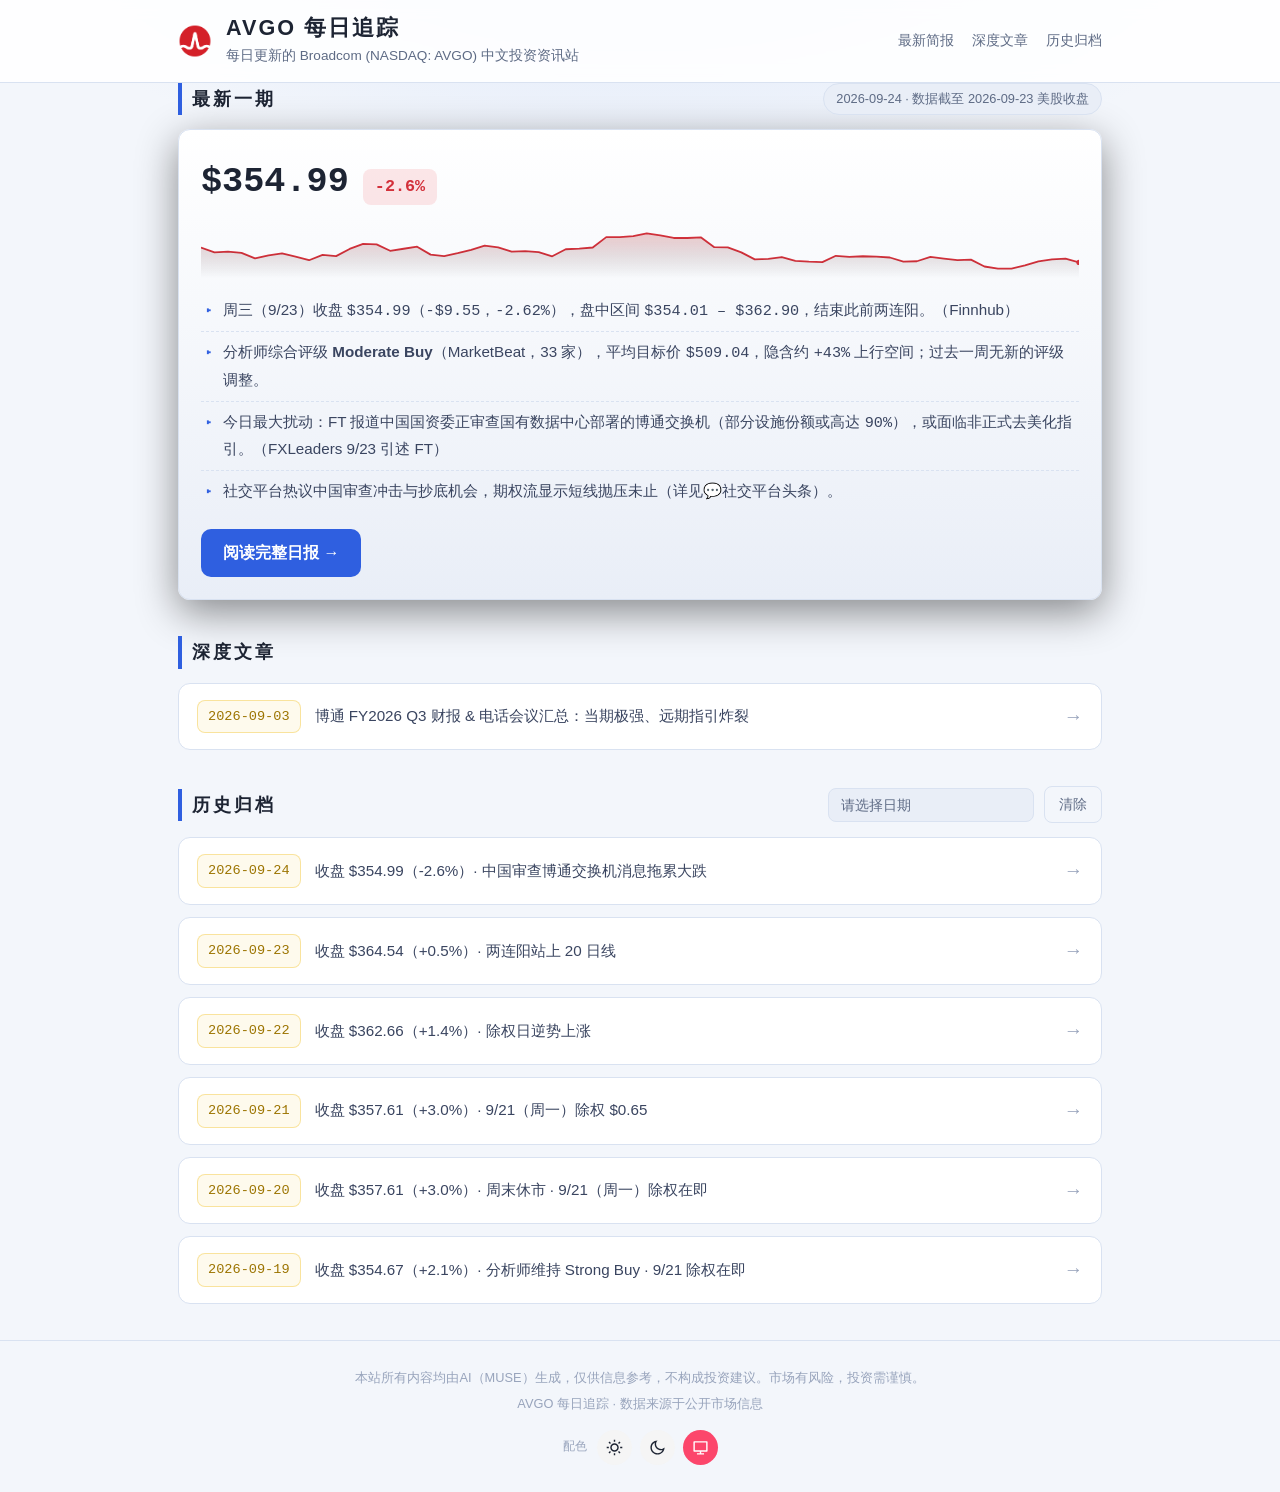
==== commit 67521b6d: "发布 AVGO 每日资讯网站：index.html" ====
--- a/index.html
+++ b/index.html
@@ -37,22 +37,22 @@
 <section id="latest">
     <div class="section-head">
       <h2>最新一期</h2>
-      <span class="date-tag">2026-09-23 · 数据截至 2026-09-22 美股收盘</span>
+      <span class="date-tag">2026-09-24 · 数据截至 2026-09-23 美股收盘</span>
     </div>
     <article class="brief-card featured">
       <div class="price-row">
-        <div class="price num">$364.54</div>
-        <div class="change up">+0.5%</div>
+        <div class="price num">$354.99</div>
+        <div class="change down">-2.6%</div>
       </div>
       <div class="spark-wrap"><canvas class="sparkline" data-spark="spark-latest"></canvas></div>
-      <script type="application/json" id="spark-latest">[411.35,392.13,380.15,382.07,378.91,365.02,372.45,377.75,369.34,360.45,373.9,370.78,388.69,401.11,399.97,384.05,389.11,394.28,374.45,370.82,378.16,386.5,396.81,392.47,381.92,383.22,380.91,370.32,387.84,389.28,392.23,418.16,418.28,420.56,427.76,422.4,416.08,416.05,417.82,392.99,392.43,380.0,362.48,364.03,368.45,358.76,356.74,355.59,371.54,368.79,370.34,369.68,367.24,357.16,357.89,368.56,364.38,360.83,361.99,344.72,339.27,339.51,347.3,357.61,362.66,364.54]</script>
+      <script type="application/json" id="spark-latest">[392.13,380.15,382.07,378.91,365.02,372.45,377.75,369.34,360.45,373.9,370.78,388.69,401.11,399.97,384.05,389.11,394.28,374.45,370.82,378.16,386.5,396.81,392.47,381.92,383.22,380.91,370.32,387.84,389.28,392.23,418.16,418.28,420.56,427.76,422.4,416.08,416.05,417.82,392.99,392.43,380.0,362.48,364.03,368.45,358.76,356.74,355.59,371.54,368.79,370.34,369.68,367.24,357.16,357.89,368.56,364.38,360.83,361.99,344.72,339.27,339.51,347.3,357.61,362.66,364.54,354.99]</script>
       <ul class="key-points">
-        <li>周二（9/22）收盘 <span class="num">$364.54</span>（<span class="num">+0.52%</span>），连续第二个交易日上涨，盘中区间 <span class="num">$359.29 – $366.55</span>（Finnhub）</li>
-        <li>分析师综合评级 Moderate Buy（MarketBeat，33 家），平均目标价 <span class="num">$509.04</span>，隐含约 <span class="num">+40%</span> 上行空间；9/21 Bernstein 重申 Buy、目标价 <span class="num">$575</span></li>
-        <li>社交平台热议 AVGO：散户继续逢低看多（详见💬社交平台头条）</li>
-        <li>收盘站上 20 日均线、仍低于 50 / 200 日均线，反弹能否持续待确认（数值由脚本计算，页面图表可查）</li>
+        <li>周三（9/23）收盘 <span class="num">$354.99</span>（<span class="num">-$9.55</span>，<span class="num">-2.62%</span>），盘中区间 <span class="num">$354.01 – $362.90</span>，结束此前两连阳。（Finnhub）</li>
+        <li>分析师综合评级 <strong>Moderate Buy</strong>（MarketBeat，33 家），平均目标价 <span class="num">$509.04</span>，隐含约 <span class="num">+43%</span> 上行空间；过去一周无新的评级调整。</li>
+        <li>今日最大扰动：FT 报道中国国资委正审查国有数据中心部署的博通交换机（部分设施份额或高达 <span class="num">90%</span>），或面临非正式去美化指引。（FXLeaders 9/23 引述 FT）</li>
+        <li>社交平台热议中国审查冲击与抄底机会，期权流显示短线抛压未止（详见💬社交平台头条）。</li>
       </ul>
-      <a class="btn" href="briefs/2026-09-23.html">阅读完整日报 →</a>
+      <a class="btn" href="briefs/2026-09-24.html">阅读完整日报 →</a>
     </article>
   </section>
   <!-- ═══ 最新一期结束 ═══ -->
@@ -80,6 +80,11 @@
     </div>
     <div id="archive-list" class="archive-list">
       <!-- ═══ 归档列表：新增日报时在此处最上方添加一条卡片 ═══ -->
+      <a class="archive-card" href="briefs/2026-09-24.html" data-date="2026-09-24">
+        <span class="archive-date">2026-09-24</span>
+        <span class="archive-title">收盘 $354.99（-2.6%）· 中国审查博通交换机消息拖累大跌</span>
+        <span class="archive-arrow">→</span>
+      </a>
       <a class="archive-card" href="briefs/2026-09-23.html" data-date="2026-09-23">
         <span class="archive-date">2026-09-23</span>
         <span class="archive-title">收盘 $364.54（+0.5%）· 两连阳站上 20 日线</span>
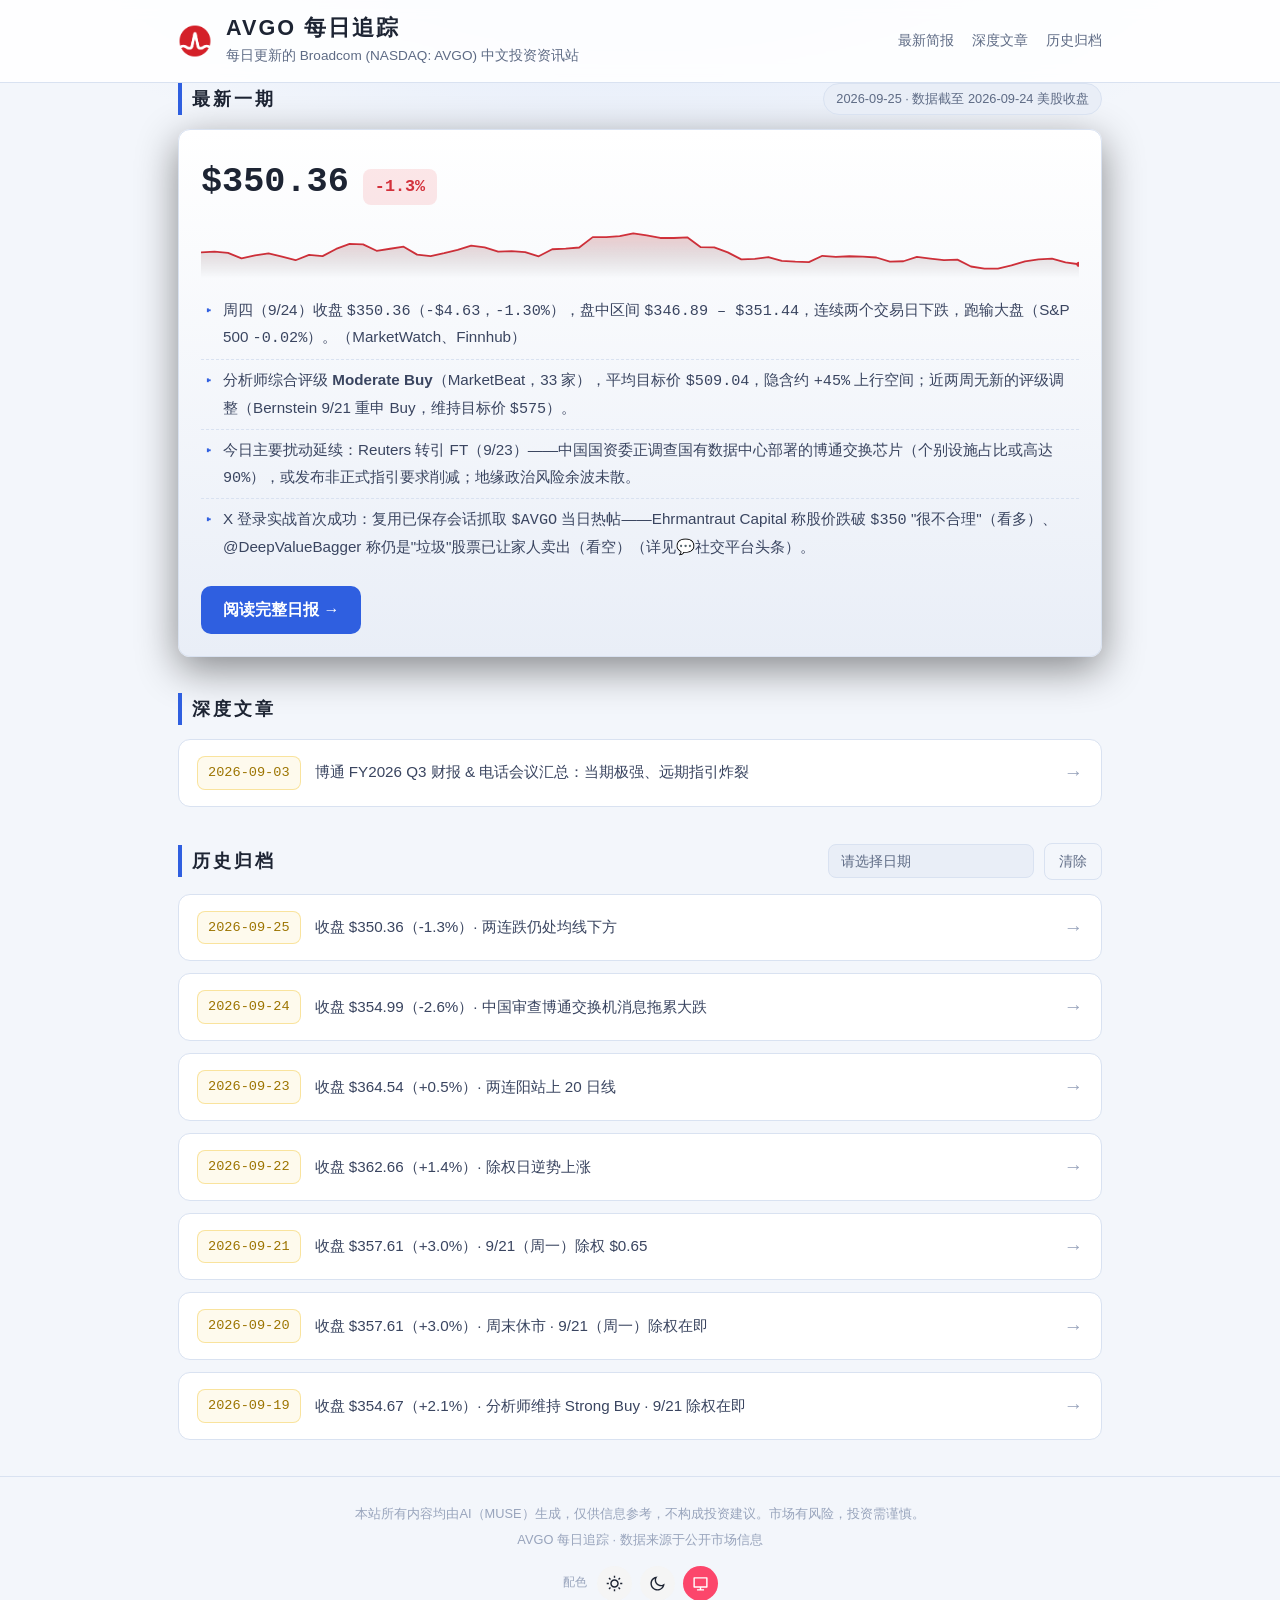
==== commit 89ba1e5e: "发布 AVGO 每日资讯网站：index.html" ====
--- a/index.html
+++ b/index.html
@@ -37,22 +37,22 @@
 <section id="latest">
     <div class="section-head">
       <h2>最新一期</h2>
-      <span class="date-tag">2026-09-24 · 数据截至 2026-09-23 美股收盘</span>
+      <span class="date-tag">2026-09-25 · 数据截至 2026-09-24 美股收盘</span>
     </div>
     <article class="brief-card featured">
       <div class="price-row">
-        <div class="price num">$354.99</div>
-        <div class="change down">-2.6%</div>
+        <div class="price num">$350.36</div>
+        <div class="change down">-1.3%</div>
       </div>
       <div class="spark-wrap"><canvas class="sparkline" data-spark="spark-latest"></canvas></div>
-      <script type="application/json" id="spark-latest">[392.13,380.15,382.07,378.91,365.02,372.45,377.75,369.34,360.45,373.9,370.78,388.69,401.11,399.97,384.05,389.11,394.28,374.45,370.82,378.16,386.5,396.81,392.47,381.92,383.22,380.91,370.32,387.84,389.28,392.23,418.16,418.28,420.56,427.76,422.4,416.08,416.05,417.82,392.99,392.43,380.0,362.48,364.03,368.45,358.76,356.74,355.59,371.54,368.79,370.34,369.68,367.24,357.16,357.89,368.56,364.38,360.83,361.99,344.72,339.27,339.51,347.3,357.61,362.66,364.54,354.99]</script>
+      <script type="application/json" id="spark-latest">[380.15,382.07,378.91,365.02,372.45,377.75,369.34,360.45,373.9,370.78,388.69,401.11,399.97,384.05,389.11,394.28,374.45,370.82,378.16,386.5,396.81,392.47,381.92,383.22,380.91,370.32,387.84,389.28,392.23,418.16,418.28,420.56,427.76,422.4,416.08,416.05,417.82,392.99,392.43,380.0,362.48,364.03,368.45,358.76,356.74,355.59,371.54,368.79,370.34,369.68,367.24,357.16,357.89,368.56,364.38,360.83,361.99,344.72,339.27,339.51,347.3,357.61,362.66,364.54,354.99,350.36]</script>
       <ul class="key-points">
-        <li>周三（9/23）收盘 <span class="num">$354.99</span>（<span class="num">-$9.55</span>，<span class="num">-2.62%</span>），盘中区间 <span class="num">$354.01 – $362.90</span>，结束此前两连阳。（Finnhub）</li>
-        <li>分析师综合评级 <strong>Moderate Buy</strong>（MarketBeat，33 家），平均目标价 <span class="num">$509.04</span>，隐含约 <span class="num">+43%</span> 上行空间；过去一周无新的评级调整。</li>
-        <li>今日最大扰动：FT 报道中国国资委正审查国有数据中心部署的博通交换机（部分设施份额或高达 <span class="num">90%</span>），或面临非正式去美化指引。（FXLeaders 9/23 引述 FT）</li>
-        <li>社交平台热议中国审查冲击与抄底机会，期权流显示短线抛压未止（详见💬社交平台头条）。</li>
+        <li>周四（9/24）收盘 <span class="num">$350.36</span>（<span class="num">-$4.63</span>，<span class="num">-1.30%</span>），盘中区间 <span class="num">$346.89 – $351.44</span>，连续两个交易日下跌，跑输大盘（S&P 500 <span class="num">-0.02%</span>）。（MarketWatch、Finnhub）</li>
+        <li>分析师综合评级 <strong>Moderate Buy</strong>（MarketBeat，33 家），平均目标价 <span class="num">$509.04</span>，隐含约 <span class="num">+45%</span> 上行空间；近两周无新的评级调整（Bernstein 9/21 重申 Buy，维持目标价 <span class="num">$575</span>）。</li>
+        <li>今日主要扰动延续：Reuters 转引 FT（9/23）——中国国资委正调查国有数据中心部署的博通交换芯片（个别设施占比或高达 <span class="num">90%</span>），或发布非正式指引要求削减；地缘政治风险余波未散。</li>
+        <li>X 登录实战首次成功：复用已保存会话抓取 <span class="num">$AVGO</span> 当日热帖——Ehrmantraut Capital 称股价跌破 <span class="num">$350</span> "很不合理"（看多）、@DeepValueBagger 称仍是"垃圾"股票已让家人卖出（看空）（详见💬社交平台头条）。</li>
       </ul>
-      <a class="btn" href="briefs/2026-09-24.html">阅读完整日报 →</a>
+      <a class="btn" href="briefs/2026-09-25.html">阅读完整日报 →</a>
     </article>
   </section>
   <!-- ═══ 最新一期结束 ═══ -->
@@ -80,6 +80,11 @@
     </div>
     <div id="archive-list" class="archive-list">
       <!-- ═══ 归档列表：新增日报时在此处最上方添加一条卡片 ═══ -->
+      <a class="archive-card" href="briefs/2026-09-25.html" data-date="2026-09-25">
+        <span class="archive-date">2026-09-25</span>
+        <span class="archive-title">收盘 $350.36（-1.3%）· 两连跌仍处均线下方</span>
+        <span class="archive-arrow">→</span>
+      </a>
       <a class="archive-card" href="briefs/2026-09-24.html" data-date="2026-09-24">
         <span class="archive-date">2026-09-24</span>
         <span class="archive-title">收盘 $354.99（-2.6%）· 中国审查博通交换机消息拖累大跌</span>
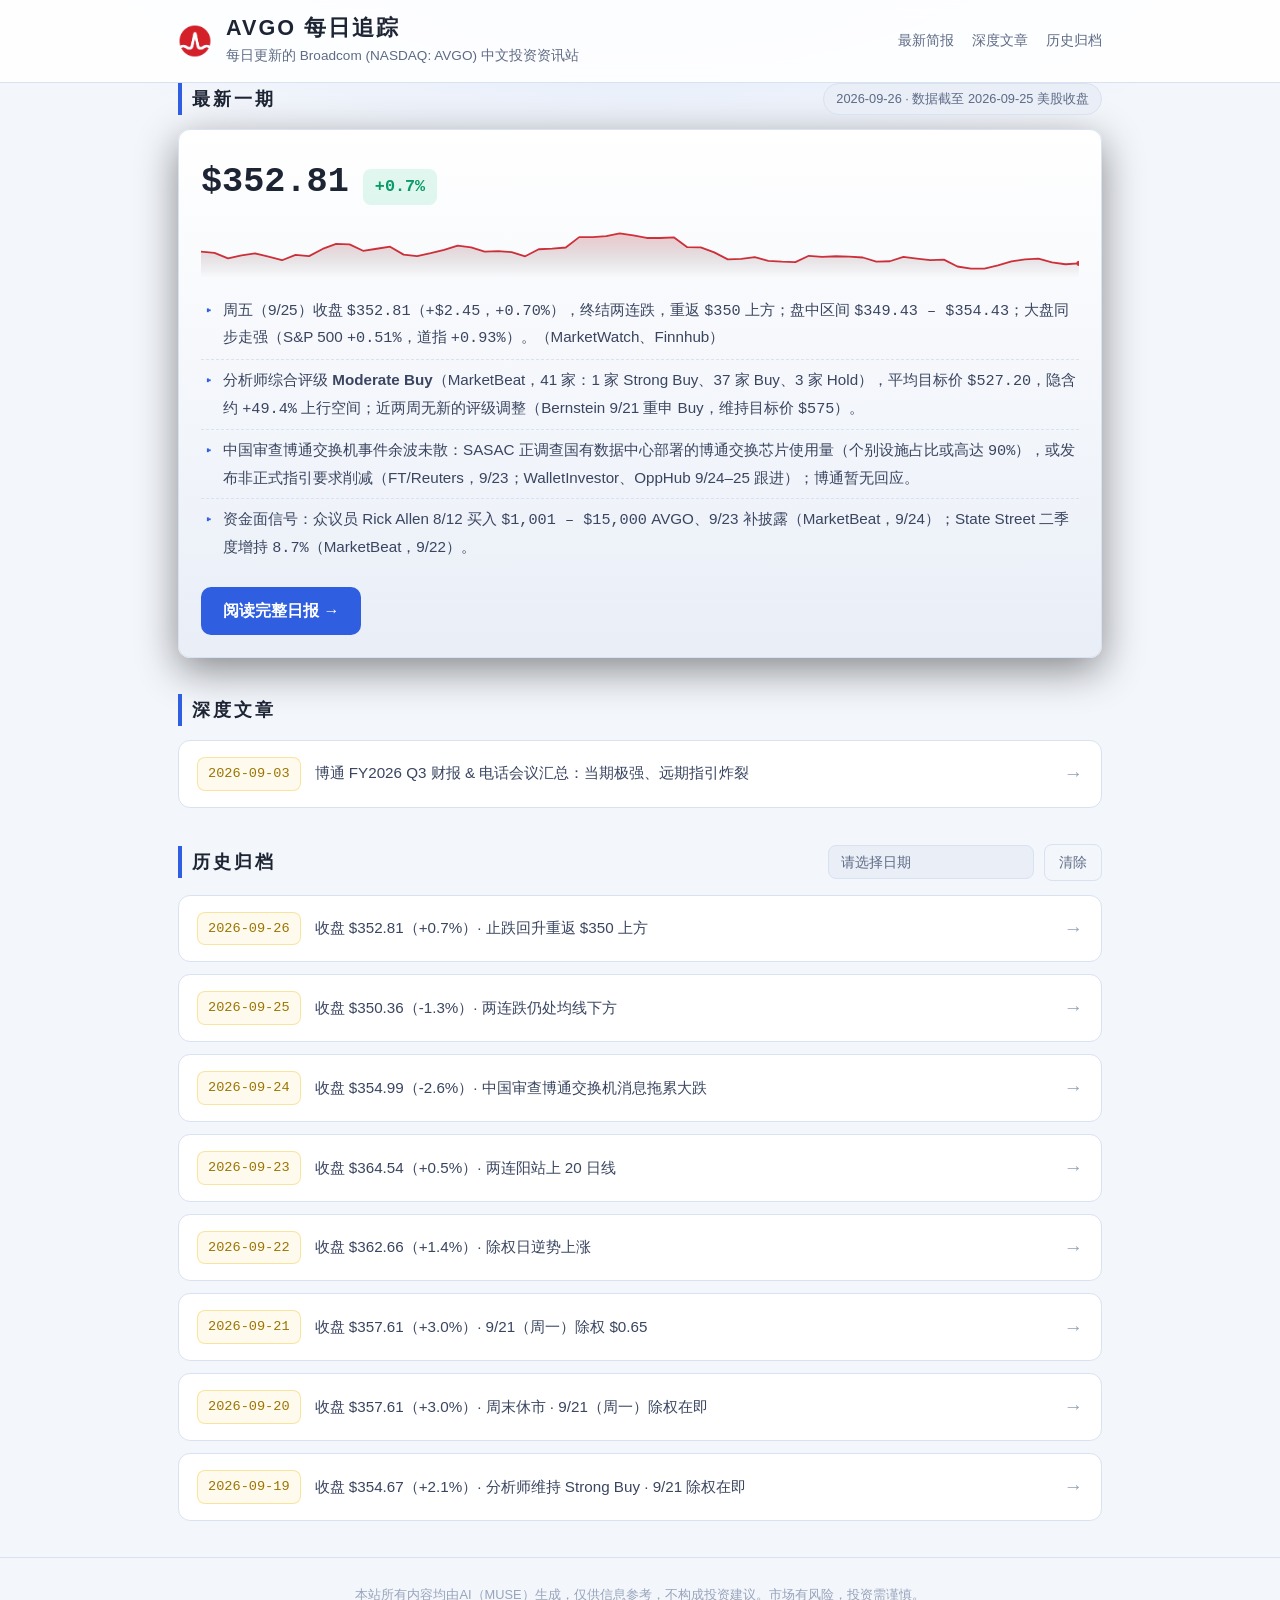
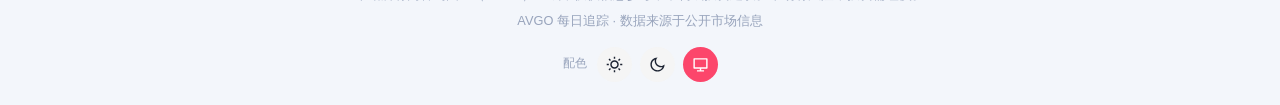
==== commit 016e3dae: "发布 AVGO 每日资讯网站：index.html" ====
--- a/index.html
+++ b/index.html
@@ -37,22 +37,22 @@
 <section id="latest">
     <div class="section-head">
       <h2>最新一期</h2>
-      <span class="date-tag">2026-09-25 · 数据截至 2026-09-24 美股收盘</span>
+      <span class="date-tag">2026-09-26 · 数据截至 2026-09-25 美股收盘</span>
     </div>
     <article class="brief-card featured">
       <div class="price-row">
-        <div class="price num">$350.36</div>
-        <div class="change down">-1.3%</div>
+        <div class="price num">$352.81</div>
+        <div class="change up">+0.7%</div>
       </div>
       <div class="spark-wrap"><canvas class="sparkline" data-spark="spark-latest"></canvas></div>
-      <script type="application/json" id="spark-latest">[380.15,382.07,378.91,365.02,372.45,377.75,369.34,360.45,373.9,370.78,388.69,401.11,399.97,384.05,389.11,394.28,374.45,370.82,378.16,386.5,396.81,392.47,381.92,383.22,380.91,370.32,387.84,389.28,392.23,418.16,418.28,420.56,427.76,422.4,416.08,416.05,417.82,392.99,392.43,380.0,362.48,364.03,368.45,358.76,356.74,355.59,371.54,368.79,370.34,369.68,367.24,357.16,357.89,368.56,364.38,360.83,361.99,344.72,339.27,339.51,347.3,357.61,362.66,364.54,354.99,350.36]</script>
+      <script type="application/json" id="spark-latest">[382.07,378.91,365.02,372.45,377.75,369.34,360.45,373.9,370.78,388.69,401.11,399.97,384.05,389.11,394.28,374.45,370.82,378.16,386.5,396.81,392.47,381.92,383.22,380.91,370.32,387.84,389.28,392.23,418.16,418.28,420.56,427.76,422.4,416.08,416.05,417.82,392.99,392.43,380.0,362.48,364.03,368.45,358.76,356.74,355.59,371.54,368.79,370.34,369.68,367.24,357.16,357.89,368.56,364.38,360.83,361.99,344.72,339.27,339.51,347.3,357.61,362.66,364.54,354.99,350.36,352.81]</script>
       <ul class="key-points">
-        <li>周四（9/24）收盘 <span class="num">$350.36</span>（<span class="num">-$4.63</span>，<span class="num">-1.30%</span>），盘中区间 <span class="num">$346.89 – $351.44</span>，连续两个交易日下跌，跑输大盘（S&P 500 <span class="num">-0.02%</span>）。（MarketWatch、Finnhub）</li>
-        <li>分析师综合评级 <strong>Moderate Buy</strong>（MarketBeat，33 家），平均目标价 <span class="num">$509.04</span>，隐含约 <span class="num">+45%</span> 上行空间；近两周无新的评级调整（Bernstein 9/21 重申 Buy，维持目标价 <span class="num">$575</span>）。</li>
-        <li>今日主要扰动延续：Reuters 转引 FT（9/23）——中国国资委正调查国有数据中心部署的博通交换芯片（个别设施占比或高达 <span class="num">90%</span>），或发布非正式指引要求削减；地缘政治风险余波未散。</li>
-        <li>X 登录实战首次成功：复用已保存会话抓取 <span class="num">$AVGO</span> 当日热帖——Ehrmantraut Capital 称股价跌破 <span class="num">$350</span> "很不合理"（看多）、@DeepValueBagger 称仍是"垃圾"股票已让家人卖出（看空）（详见💬社交平台头条）。</li>
+        <li>周五（9/25）收盘 <span class="num">$352.81</span>（<span class="num">+$2.45</span>，<span class="num">+0.70%</span>），终结两连跌，重返 <span class="num">$350</span> 上方；盘中区间 <span class="num">$349.43 – $354.43</span>；大盘同步走强（S&P 500 <span class="num">+0.51%</span>，道指 <span class="num">+0.93%</span>）。（MarketWatch、Finnhub）</li>
+        <li>分析师综合评级 <strong>Moderate Buy</strong>（MarketBeat，41 家：1 家 Strong Buy、37 家 Buy、3 家 Hold），平均目标价 <span class="num">$527.20</span>，隐含约 <span class="num">+49.4%</span> 上行空间；近两周无新的评级调整（Bernstein 9/21 重申 Buy，维持目标价 <span class="num">$575</span>）。</li>
+        <li>中国审查博通交换机事件余波未散：SASAC 正调查国有数据中心部署的博通交换芯片使用量（个别设施占比或高达 <span class="num">90%</span>），或发布非正式指引要求削减（FT/Reuters，9/23；WalletInvestor、OppHub 9/24–25 跟进）；博通暂无回应。</li>
+        <li>资金面信号：众议员 Rick Allen 8/12 买入 <span class="num">$1,001 – $15,000</span> AVGO、9/23 补披露（MarketBeat，9/24）；State Street 二季度增持 <span class="num">8.7%</span>（MarketBeat，9/22）。</li>
       </ul>
-      <a class="btn" href="briefs/2026-09-25.html">阅读完整日报 →</a>
+      <a class="btn" href="briefs/2026-09-26.html">阅读完整日报 →</a>
     </article>
   </section>
   <!-- ═══ 最新一期结束 ═══ -->
@@ -80,6 +80,11 @@
     </div>
     <div id="archive-list" class="archive-list">
       <!-- ═══ 归档列表：新增日报时在此处最上方添加一条卡片 ═══ -->
+      <a class="archive-card" href="briefs/2026-09-26.html" data-date="2026-09-26">
+        <span class="archive-date">2026-09-26</span>
+        <span class="archive-title">收盘 $352.81（+0.7%）· 止跌回升重返 $350 上方</span>
+        <span class="archive-arrow">→</span>
+      </a>
       <a class="archive-card" href="briefs/2026-09-25.html" data-date="2026-09-25">
         <span class="archive-date">2026-09-25</span>
         <span class="archive-title">收盘 $350.36（-1.3%）· 两连跌仍处均线下方</span>
--- a/styles.css
+++ b/styles.css
@@ -255,6 +255,30 @@
 .tag.bear { color: var(--red); background: rgba(234, 57, 67, 0.12); }
 .tag.flat { color: var(--gold); background: rgba(240, 185, 11, 0.1); }
 
+/* 栏目锚点导航（修6） */
+.section-nav {
+  display: flex; flex-wrap: wrap; gap: 8px; margin: 4px 0 18px;
+}
+.section-nav a {
+  font-size: 0.82rem; color: var(--muted); text-decoration: none;
+  border: 1px solid var(--border); border-radius: 999px; padding: 4px 14px;
+  background: var(--card); transition: color .15s, border-color .15s;
+}
+.section-nav a:hover { color: var(--accent); border-color: var(--accent); }
+
+/* 折叠补充区（修4 分析师其他口径 / 修5 社交更多平台） */
+.brief-section details.more {
+  margin-top: 10px; border-top: 1px dashed var(--border); padding-top: 8px;
+}
+.brief-section details.more summary {
+  cursor: pointer; font-size: 0.85rem; color: var(--accent);
+  list-style: none; display: inline-block; padding: 2px 0;
+}
+.brief-section details.more summary::-webkit-details-marker { display: none; }
+.brief-section details.more summary::before { content: "▸ "; }
+.brief-section details.more[open] summary::before { content: "▾ "; }
+.brief-section details.more ul { margin-top: 6px; }
+
 .sources {
   border: 1px dashed var(--border); border-radius: var(--radius);
   padding: 16px 20px; margin: 22px 0 10px; font-size: 0.82rem; color: var(--muted);
